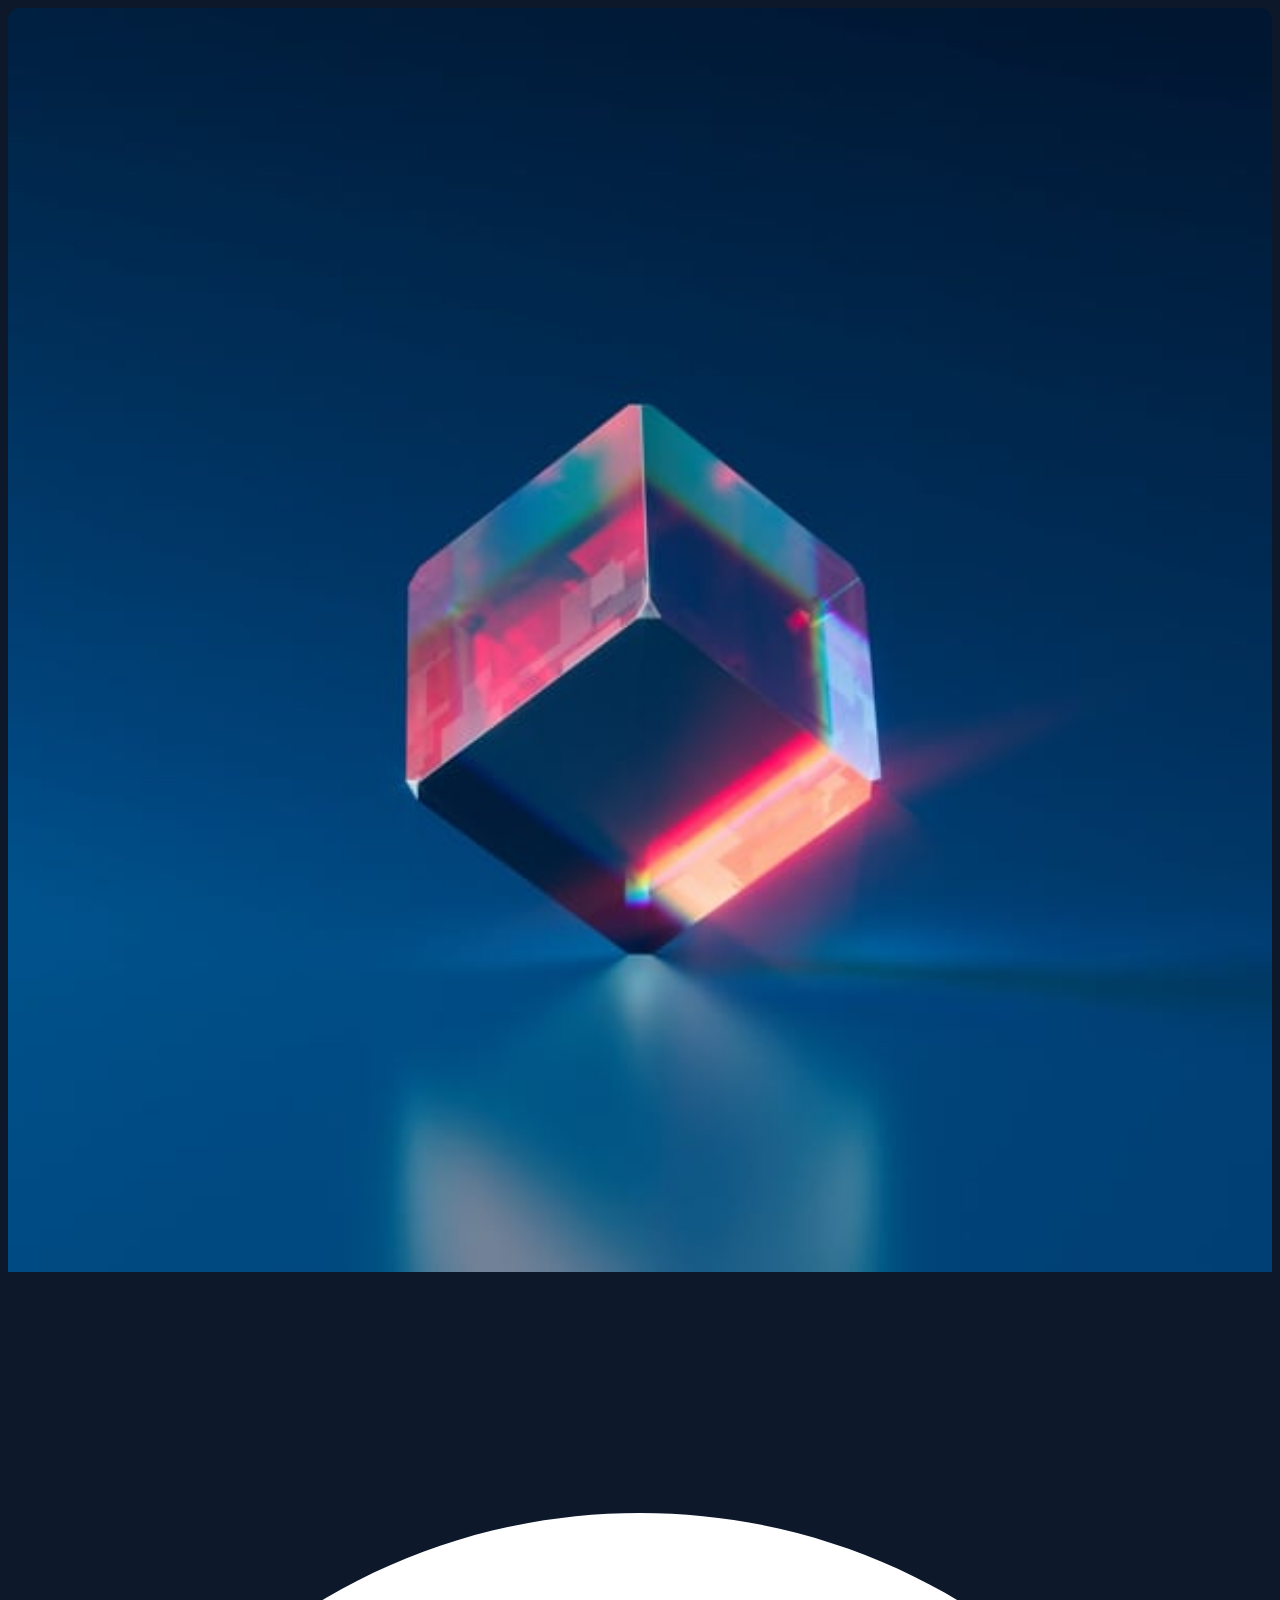
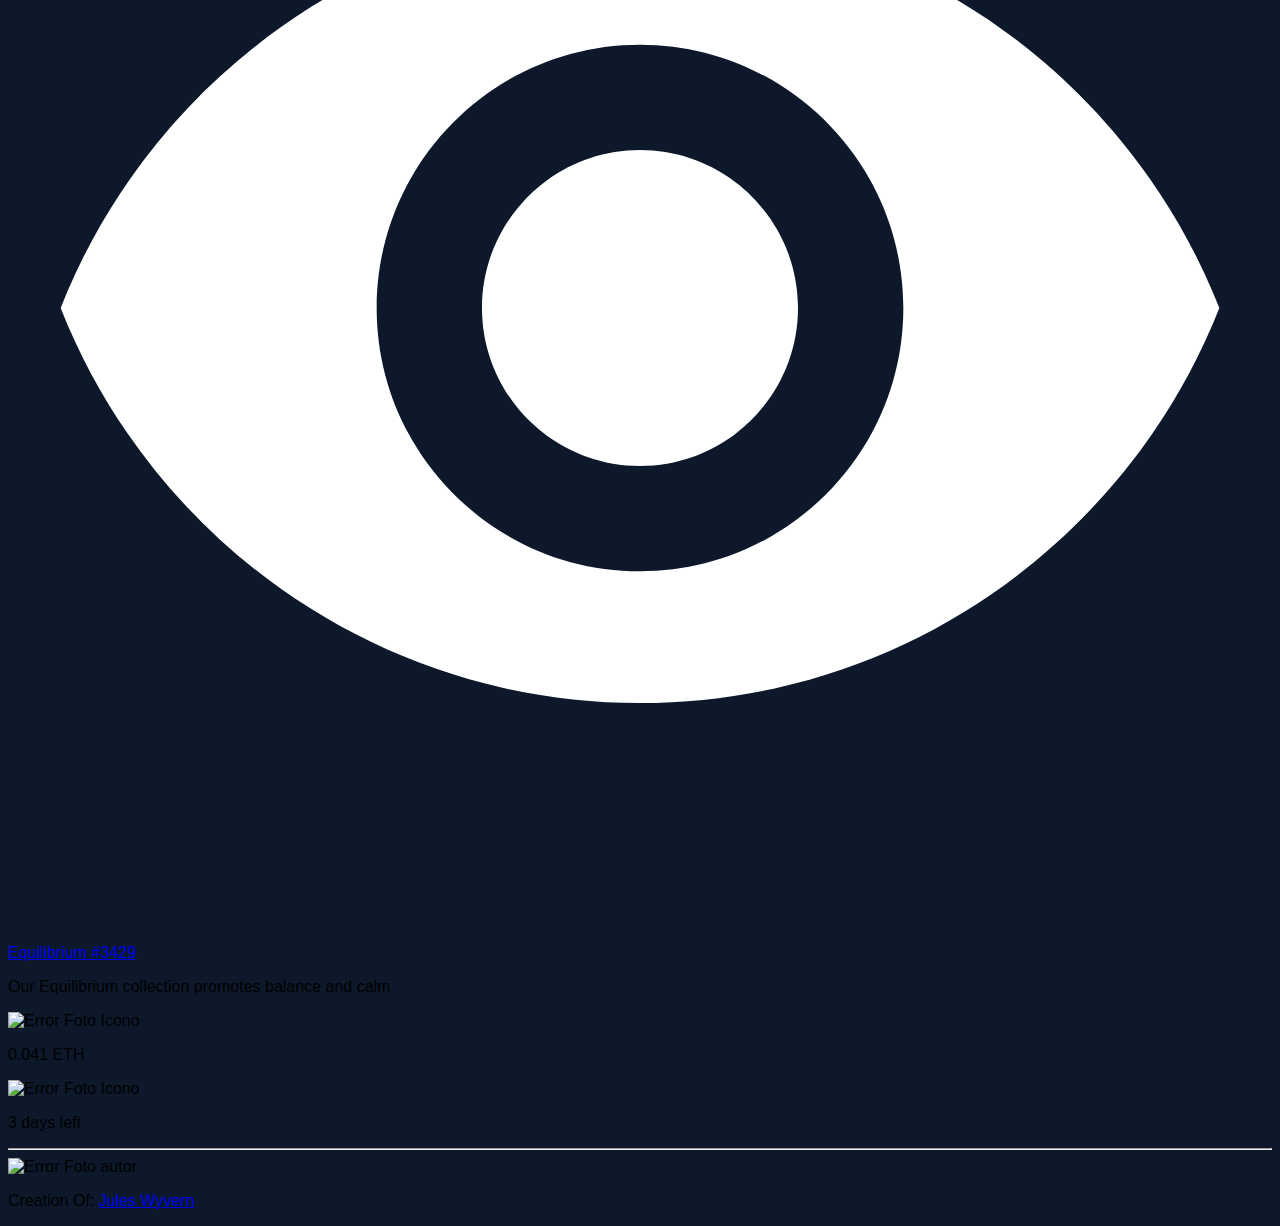
==== TarjetaNFT/index.html @ aee92646 "Primer commit Asp.Basicos" ====
<!DOCTYPE html>
<html lang="en">
<head>
  <meta charset="UTF-8">
  <meta name="viewport" content="width=device-width, initial-scale=1.0"> <!-- displays site properly based on user's device -->

  <link rel="icon" type="image/png" sizes="32x32" href="./images/favicon-32x32.png">
  
  <title>Frontend Mentor | NFT preview card component</title>
  <link rel="stylesheet" href= style.css>
</head>
<body>
  <div class="contenedor">
    <div class="envoltura">
       <div class="img-top">
         <img src="images/image-equilibrium.jpg" alt="Error Foto NFT">
         <div class="img-over">
           <img src="images/icon-view.svg" alt="Error Imagen A">
         </div>
       </div>
       <div class="cajamenortexto">
         <a href="#">Equilibrium #3429</a>
         <p>Our Equilibrium collection promotes balance and calm</p>
         <div class="flex">
           <div class="eth">
             <img src="/images/icon-ethereum.svg" alt="Error Foto Icono">
             <p>0.041 ETH</p>
           </div>
           <div class="days">
            <img src="/images/icon-clock.svg" alt="Error Foto Icono">
            <p>3 days left</p>
          </div>
         </div>
         <hr>
         <div class="autor">
           <img src="/images/image-avatar.png" alt="Error Foto autor">
           <p>Creation Of: <a href="#">Jules Wyvern</a></p>
         </div>
       </div>
    </div>
  </div>

</body>
</html>
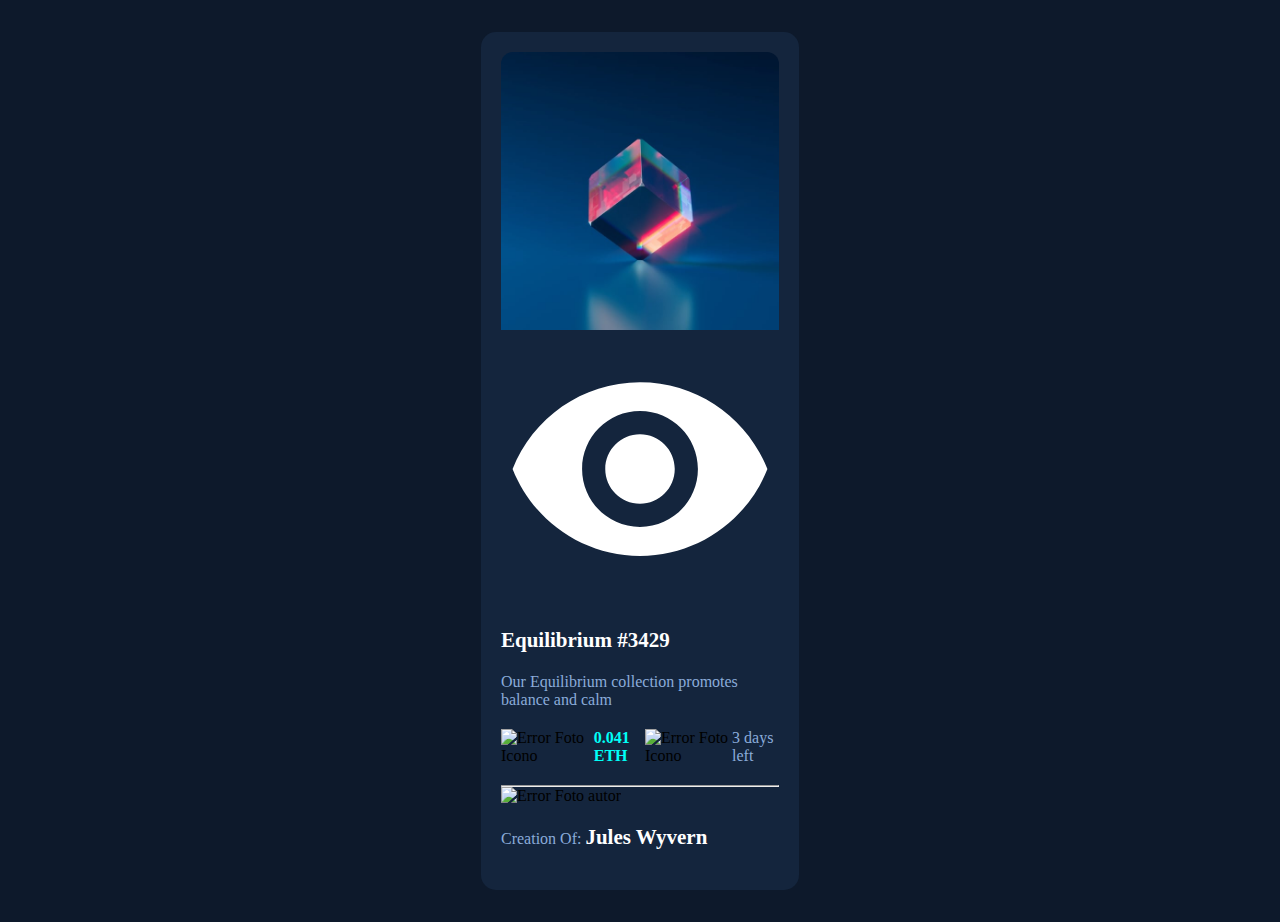
==== commit 1a7f016f: "Segundo commit Detalles y Similitud" ====
--- a/TarjetaNFT/index.html
+++ b/TarjetaNFT/index.html
@@ -18,7 +18,7 @@
            <img src="images/icon-view.svg" alt="Error Imagen A">
          </div>
        </div>
-       <div class="cajamenortexto">
+       <div class="box-text">
          <a href="#">Equilibrium #3429</a>
          <p>Our Equilibrium collection promotes balance and calm</p>
          <div class="flex">
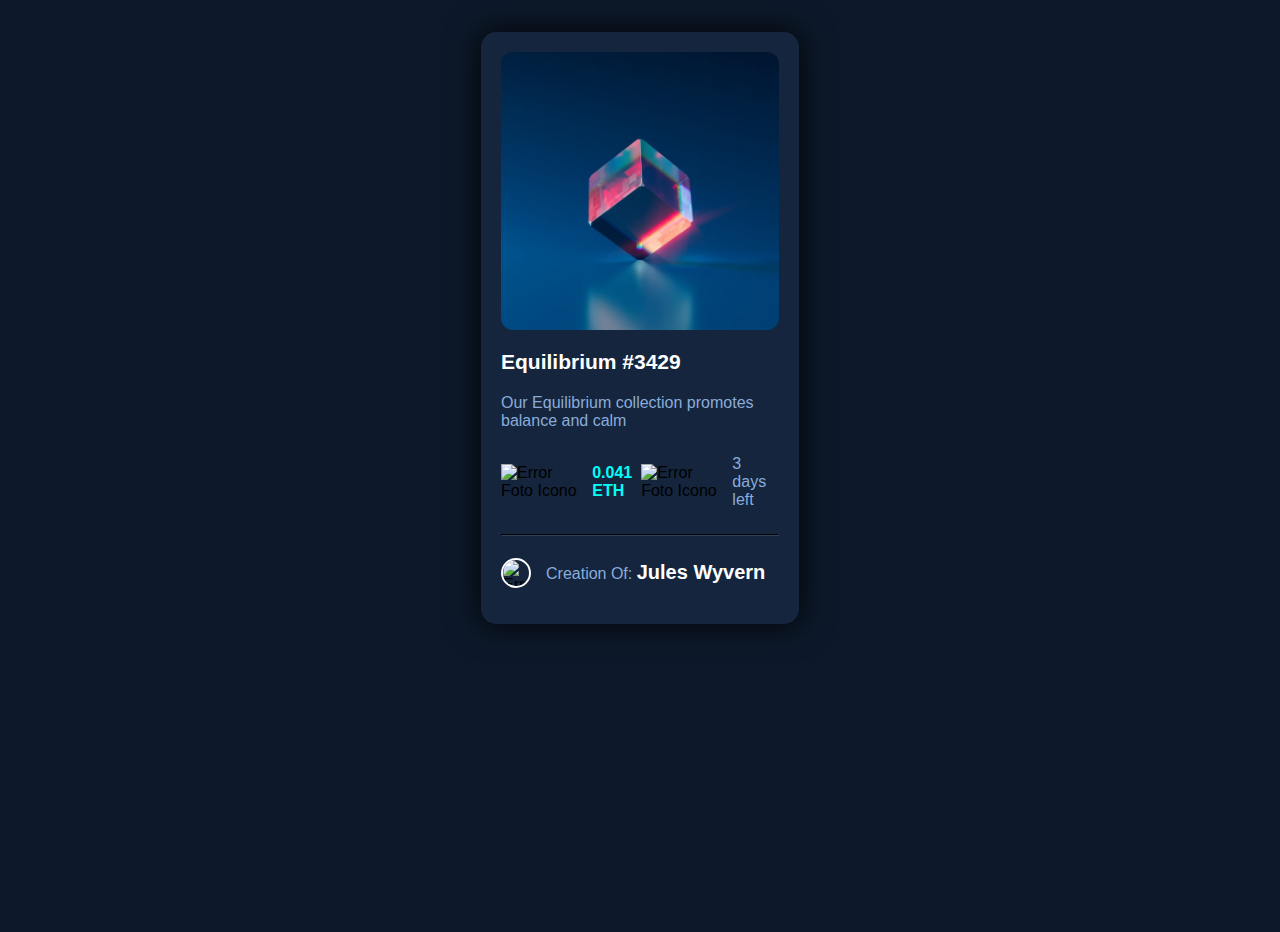
==== commit b2e45a44: "Commit Final - Detalles" ====
--- a/TarjetaNFT/index.html
+++ b/TarjetaNFT/index.html
@@ -14,7 +14,7 @@
     <div class="envoltura">
        <div class="img-top">
          <img src="images/image-equilibrium.jpg" alt="Error Foto NFT">
-         <div class="img-over">
+         <div class="img-overlay">
            <img src="images/icon-view.svg" alt="Error Imagen A">
          </div>
        </div>
@@ -34,7 +34,7 @@
          <hr>
          <div class="autor">
            <img src="/images/image-avatar.png" alt="Error Foto autor">
-           <p>Creation Of: <a href="#">Jules Wyvern</a></p>
+           <p>Creation Of: <a href="#" class="name">Jules Wyvern</a></p>
          </div>
        </div>
     </div>
